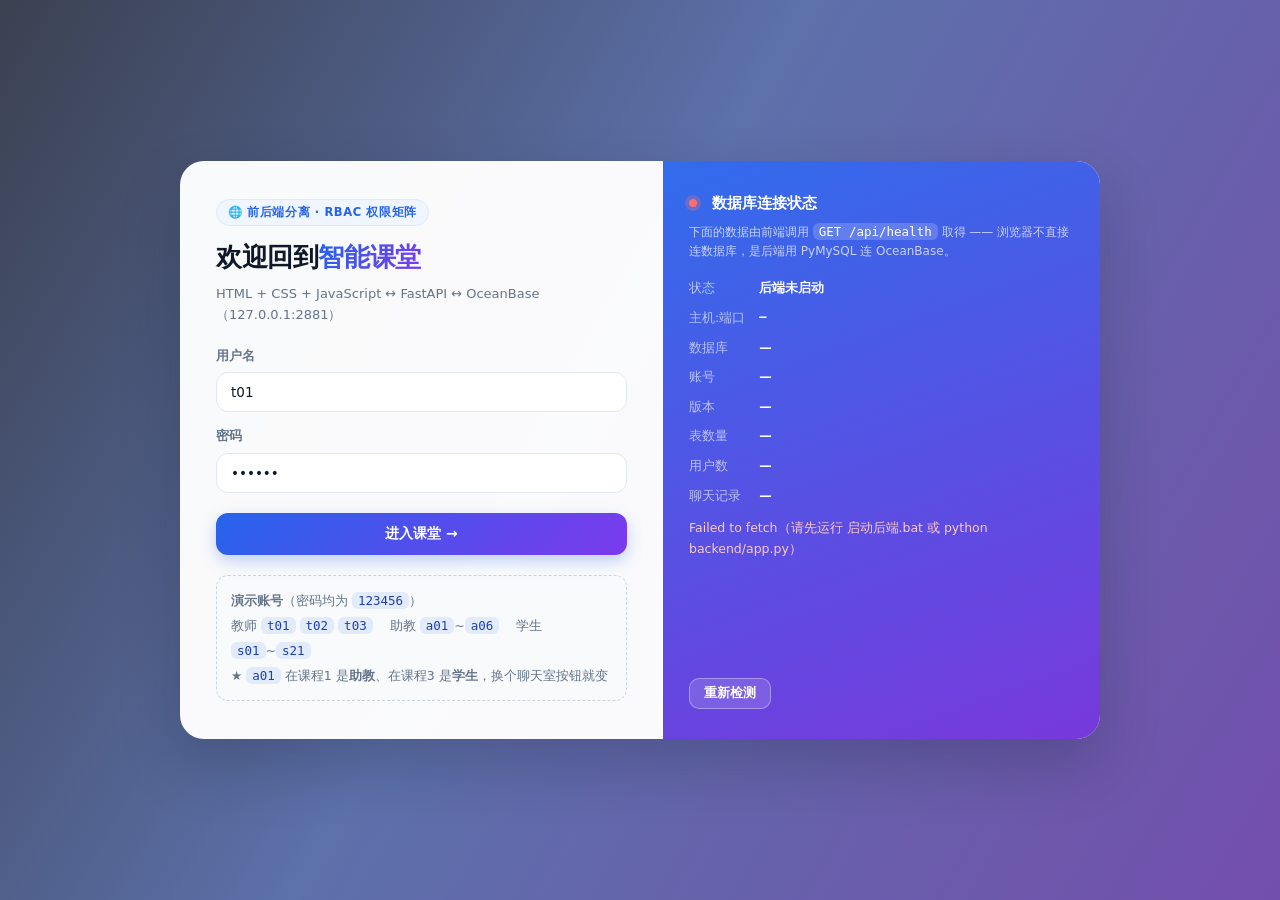
==== 前后端代码/frontend/login.html @ 5fcd8ed1 "智能课堂：RBAC 权限矩阵 + 课堂聊天系统（前后端 + 建库脚本 + DFD/UML 文档）" ====
<!DOCTYPE html>
<html lang="zh-CN">
<head>
  <meta charset="UTF-8">
  <meta name="viewport" content="width=device-width, initial-scale=1">
  <title>登录 · 智能课堂</title>
  <link rel="stylesheet" href="css/style.css">
</head>
<body class="login-page">
<div class="login-box">
  <!-- 左：登录表单 -->
  <div class="login-left">
    <span class="eyebrow">🌐 前后端分离 · RBAC 权限矩阵</span>
    <h1>欢迎回到<em>智能课堂</em></h1>
    <div class="desc">HTML + CSS + JavaScript ↔ FastAPI ↔ OceanBase（127.0.0.1:2881）</div>

    <div id="msg" class="banner hide"></div>

    <form id="loginForm">
      <label for="username">用户名</label>
      <input id="username" type="text" value="t01" autocomplete="username" required>
      <label for="password">密码</label>
      <input id="password" type="password" value="123456" autocomplete="current-password" required>
      <button type="submit" id="btnLogin">进入课堂 →</button>
    </form>

    <div class="demo-accounts">
      <b>演示账号</b>（密码均为 <code>123456</code>）<br>
      教师 <code>t01</code> <code>t02</code> <code>t03</code>　
      助教 <code>a01</code>~<code>a06</code>　
      学生 <code>s01</code>~<code>s21</code><br>
      ★ <code>a01</code> 在课程1 是<b>助教</b>、在课程3 是<b>学生</b>，换个聊天室按钮就变
    </div>
  </div>

  <!-- 右：数据库连通状态（真去问后端要的） -->
  <div class="login-right">
    <h2><span class="dot off" id="dot"></span>数据库连接状态</h2>
    <p class="note">
      下面的数据由前端调用 <code style="background:rgba(255,255,255,.18);color:#fff">GET /api/health</code> 取得 ——
      浏览器不直接连数据库，是后端用 PyMySQL 连 OceanBase。
    </p>

    <div class="kv">
      <b>状态</b><span id="hStatus">检测中…</span>
      <b>主机:端口</b><span id="hAddr" class="mono">—</span>
      <b>数据库</b><span id="hDb">—</span>
      <b>账号</b><span id="hUser">—</span>
      <b>版本</b><span id="hVersion" class="small">—</span>
      <b>表数量</b><span id="hTables">—</span>
      <b>用户数</b><span id="hUsers">—</span>
      <b>聊天记录</b><span id="hRecords">—</span>
    </div>

    <p class="small" id="hError" style="margin-top:12px;color:#fecaca"></p>

    <div class="spacer"></div>
    <button class="ghost sm" id="btnRecheck" type="button">重新检测</button>
  </div>
</div>

<script src="js/api.js"></script>
<script>
async function checkHealth() {
  const status = document.getElementById('hStatus');
  const dot = document.getElementById('dot');
  dot.className = 'dot off';
  status.textContent = '检测中…';
  try {
    const h = await API.health();
    const on = !!h.ok;
    dot.className = 'dot ' + (on ? 'on' : 'off');
    status.textContent = on ? '连接正常' : '连接失败';
    document.getElementById('hAddr').textContent = h.db_host + ':' + h.db_port;
    document.getElementById('hDb').textContent = h.database;
    document.getElementById('hUser').textContent = h.user;
    document.getElementById('hVersion').textContent = h.version || '—';
    document.getElementById('hTables').textContent = (h.tables ?? '—') + ' 张';
    document.getElementById('hUsers').textContent = (h.users ?? '—') + ' 人';
    document.getElementById('hRecords').textContent = (h.records ?? '—') + ' 条';
    document.getElementById('hError').textContent = h.error || '';
  } catch (e) {
    dot.className = 'dot off';
    status.textContent = '后端未启动';
    document.getElementById('hError').textContent =
      e.message + '（请先运行 启动后端.bat 或 python backend/app.py）';
  }
}

document.getElementById('btnRecheck').onclick = checkHealth;

document.getElementById('loginForm').onsubmit = async function (ev) {
  ev.preventDefault();
  const box = document.getElementById('msg');
  const btn = document.getElementById('btnLogin');
  btn.disabled = true;
  btn.textContent = '登录中…';
  try {
    await API.login(document.getElementById('username').value.trim(),
                    document.getElementById('password').value);
    location.href = 'index.html';
  } catch (e) {
    banner(box, '登录失败：' + e.message, false);
    btn.disabled = false;
    btn.textContent = '进入课堂 →';
  }
};

checkHealth();
</script>
</body>
</html>
---- 前后端代码/frontend/css/style.css ----
/* ============================================================
   智能课堂 · 前端样式（纯 CSS）
   · 背景使用网络图片（Unsplash），并叠加渐变兜底：断网也不会变成白板
   · 头像用 CSS 生成首字母，不依赖外部接口
   ============================================================ */

* { box-sizing: border-box; margin: 0; padding: 0; }

:root {
  /* 主色：教育蓝 → 紫 */
  --c1: #2563eb;
  --c2: #7c3aed;
  --c3: #06b6d4;
  --ink: #0f172a;
  --ink-2: #334155;
  --muted: #64748b;
  --line: rgba(148, 163, 184, .28);
  --card: rgba(255, 255, 255, .82);
  --ok: #059669;
  --err: #dc2626;
  --warn: #d97706;
  --radius: 18px;
  --shadow-s: 0 2px 8px rgba(15, 23, 42, .06);
  --shadow-m: 0 10px 30px rgba(15, 23, 42, .12);
  --shadow-l: 0 26px 60px rgba(15, 23, 42, .22);
}

html { scroll-behavior: smooth; }

body {
  font-family: "Microsoft YaHei", "PingFang SC", "Hiragino Sans GB", system-ui, -apple-system, sans-serif;
  font-size: 14px;
  line-height: 1.65;
  color: var(--ink-2);
  background-color: #eef2f9;
  -webkit-font-smoothing: antialiased;
  min-height: 100vh;
}

/* 全站背景：网络图片 + 渐变兜底 + 柔和光斑 */
body::before {
  content: "";
  position: fixed;
  inset: 0;
  z-index: -2;
  background:
    linear-gradient(160deg, rgba(238, 242, 249, .96) 0%, rgba(224, 231, 255, .94) 45%, rgba(237, 233, 254, .96) 100%),
    url("https://images.unsplash.com/photo-1521587760476-6c12a4b040da?auto=format&fit=crop&w=1920&q=80")
      center/cover no-repeat;
  filter: saturate(1.05);
}
body::after {
  content: "";
  position: fixed;
  z-index: -1;
  top: -180px; right: -140px;
  width: 480px; height: 480px;
  border-radius: 50%;
  background: radial-gradient(circle at 30% 30%, rgba(124, 58, 237, .28), transparent 62%);
  filter: blur(10px);
  pointer-events: none;
}

a { color: var(--c1); text-decoration: none; transition: color .2s; }
a:hover { color: var(--c2); }

code {
  font-family: Consolas, "JetBrains Mono", monospace;
  font-size: 12.5px;
  background: rgba(37, 99, 235, .1);
  color: #1e40af;
  border-radius: 6px;
  padding: 1px 6px;
}

/* ───────────────── 通用组件 ───────────────── */

.glass {
  background: var(--card);
  backdrop-filter: blur(14px) saturate(140%);
  -webkit-backdrop-filter: blur(14px) saturate(140%);
  border: 1px solid rgba(255, 255, 255, .7);
  border-radius: var(--radius);
  box-shadow: var(--shadow-m);
}

.card {
  background: #fff;
  border: 1px solid var(--line);
  border-radius: var(--radius);
  box-shadow: var(--shadow-s);
  padding: 20px 22px;
  margin-bottom: 18px;
  animation: rise .5s cubic-bezier(.22, 1, .36, 1) both;
}
.card:nth-child(2) { animation-delay: .06s; }
.card:nth-child(3) { animation-delay: .12s; }
.card:nth-child(4) { animation-delay: .18s; }

@keyframes rise {
  from { opacity: 0; transform: translateY(14px); }
  to   { opacity: 1; transform: none; }
}

.card h2 {
  font-size: 16px;
  font-weight: 700;
  color: var(--ink);
  display: flex;
  align-items: center;
  gap: 10px;
  margin-bottom: 14px;
}
.card h2::before {
  content: "";
  width: 5px; height: 18px;
  border-radius: 3px;
  background: linear-gradient(180deg, var(--c1), var(--c2));
}
.card h2 .sub {
  font-size: 12.5px;
  font-weight: 400;
  color: var(--muted);
}

.wrap { max-width: 1040px; margin: 0 auto; padding: 22px 18px 60px; }
.muted { color: var(--muted); }
.small { font-size: 12.5px; }
.mono { font-family: Consolas, monospace; font-size: 12px; }

/* 徽标 */
.badge {
  display: inline-flex;
  align-items: center;
  gap: 4px;
  border-radius: 999px;
  padding: 2px 10px;
  font-size: 11.5px;
  font-weight: 600;
  border: 1px solid transparent;
  background: #f1f5f9;
  color: var(--muted);
  white-space: nowrap;
}
.badge.role1 { background: #eef2ff; color: #4338ca; border-color: #c7d2fe; }
.badge.role2 { background: #fffbeb; color: #b45309; border-color: #fde68a; }
.badge.role3 { background: #ecfdf5; color: #047857; border-color: #a7f3d0; }
.badge.menu { background: linear-gradient(135deg, #eff6ff, #f5f3ff); color: #4338ca; border-color: #ddd6fe; }

/* 提示条 */
.banner {
  border-radius: 12px;
  padding: 11px 16px;
  font-size: 13px;
  margin-bottom: 16px;
  border-left: 4px solid transparent;
  box-shadow: var(--shadow-s);
  animation: rise .35s ease both;
}
.banner.ok  { background: #ecfdf5; color: #047857; border-color: #10b981; }
.banner.err { background: #fef2f2; color: #b91c1c; border-color: #ef4444; }
.banner.hide { display: none; }

/* 按钮 */
button {
  font-family: inherit;
  font-size: 13.5px;
  font-weight: 600;
  cursor: pointer;
  border: none;
  border-radius: 12px;
  padding: 10px 20px;
  color: #fff;
  background: linear-gradient(135deg, var(--c1), var(--c2));
  box-shadow: 0 6px 16px rgba(37, 99, 235, .28);
  transition: transform .18s cubic-bezier(.22, 1, .36, 1), box-shadow .18s, filter .18s;
}
button:hover { transform: translateY(-2px); box-shadow: 0 10px 24px rgba(37, 99, 235, .36); }
button:active { transform: translateY(0) scale(.985); }
button:disabled { opacity: .55; cursor: not-allowed; transform: none; box-shadow: none; }
button.ghost {
  background: #fff;
  color: var(--c1);
  border: 1px solid #c7d2fe;
  box-shadow: var(--shadow-s);
}
button.ghost:hover { background: #eff6ff; box-shadow: 0 8px 18px rgba(37, 99, 235, .16); }
button.sm { padding: 6px 14px; font-size: 12.5px; border-radius: 10px; }

/* 表单 */
label { display: block; font-size: 12.5px; color: var(--muted); font-weight: 600; margin: 14px 0 6px; }
input[type=text], input[type=password], textarea, select {
  width: 100%;
  padding: 11px 14px;
  border: 1.5px solid #e2e8f0;
  border-radius: 12px;
  font-family: inherit;
  font-size: 13.5px;
  color: var(--ink);
  background: #fff;
  transition: border-color .2s, box-shadow .2s;
}
input:focus, textarea:focus {
  outline: none;
  border-color: var(--c1);
  box-shadow: 0 0 0 4px rgba(37, 99, 235, .12);
}
textarea { min-height: 70px; resize: vertical; line-height: 1.6; }

/* 表格 */
table { width: 100%; border-collapse: separate; border-spacing: 0; font-size: 13px; }
th, td { padding: 10px 12px; text-align: left; border-bottom: 1px solid var(--line); }
th { color: var(--muted); font-size: 12px; font-weight: 700; text-transform: uppercase; letter-spacing: .4px; background: #f8fafc; }
th:first-child { border-radius: 10px 0 0 0; }
th:last-child { border-radius: 0 10px 0 0; }
tbody tr { transition: background .15s; }
tbody tr:hover { background: #f8fafc; }

/* ───────────────── 顶栏 ───────────────── */

.topbar {
  position: sticky;
  top: 0;
  z-index: 50;
  display: flex;
  align-items: center;
  justify-content: space-between;
  gap: 16px;
  padding: 12px 24px;
  color: #f8fafc;
  background: linear-gradient(120deg, rgba(15, 23, 42, .94), rgba(30, 41, 59, .92) 55%, rgba(49, 46, 129, .94));
  backdrop-filter: blur(12px);
  box-shadow: 0 6px 24px rgba(15, 23, 42, .28);
}
.topbar .brand {
  display: flex;
  align-items: center;
  gap: 9px;
  font-size: 15.5px;
  font-weight: 700;
  letter-spacing: .3px;
}
.topbar .logo {
  width: 30px; height: 30px;
  border-radius: 9px;
  background: linear-gradient(135deg, var(--c3), var(--c1) 55%, var(--c2));
  display: grid;
  place-items: center;
  font-size: 15px;
  box-shadow: 0 4px 12px rgba(37, 99, 235, .5);
}
.topbar .tag {
  font-size: 10.5px;
  font-weight: 700;
  letter-spacing: .5px;
  border-radius: 999px;
  padding: 2px 9px;
  background: rgba(148, 163, 184, .22);
  border: 1px solid rgba(148, 163, 184, .35);
}
.topbar .who { display: flex; align-items: center; gap: 12px; font-size: 13px; }
.topbar .who .role {
  border-radius: 999px;
  padding: 3px 12px;
  background: rgba(255, 255, 255, .12);
  border: 1px solid rgba(255, 255, 255, .22);
  font-weight: 600;
}
.topbar .who a { color: #93c5fd; font-weight: 600; }
.topbar .who a:hover { color: #bfdbfe; }

/* 头像（CSS 生成首字母，不依赖外部接口） */
.avatar {
  width: 34px; height: 34px;
  flex: 0 0 34px;
  border-radius: 50%;
  display: grid;
  place-items: center;
  font-size: 14px;
  font-weight: 700;
  color: #fff;
  text-transform: uppercase;
  box-shadow: 0 3px 10px rgba(15, 23, 42, .18);
}
.avatar.a1 { background: linear-gradient(135deg, #6366f1, #4338ca); }
.avatar.a2 { background: linear-gradient(135deg, #f59e0b, #d97706); }
.avatar.a3 { background: linear-gradient(135deg, #10b981, #047857); }

/* ───────────────── 登录页 ───────────────── */

.login-page {
  min-height: 100vh;
  display: grid;
  place-items: center;
  padding: 28px 18px;
  background:
    linear-gradient(120deg, rgba(15, 23, 42, .82), rgba(30, 58, 138, .72) 45%, rgba(76, 29, 149, .78)),
    url("https://images.unsplash.com/photo-1580582932707-520aed937b7b?auto=format&fit=crop&w=1920&q=80")
      center/cover no-repeat fixed;
}
.login-page::before { content: none; }
.login-page::after { content: none; }

.login-box {
  width: 100%;
  max-width: 920px;
  display: grid;
  grid-template-columns: 1.05fr .95fr;
  border-radius: 24px;
  overflow: hidden;
  background: rgba(255, 255, 255, .97);
  box-shadow: var(--shadow-l);
  animation: rise .6s cubic-bezier(.22, 1, .36, 1) both;
}

.login-left { padding: 38px 36px; }
.login-left .eyebrow {
  display: inline-flex;
  align-items: center;
  gap: 6px;
  font-size: 11.5px;
  font-weight: 700;
  letter-spacing: .6px;
  color: var(--c1);
  background: #eff6ff;
  border: 1px solid #dbeafe;
  border-radius: 999px;
  padding: 3px 11px;
  margin-bottom: 14px;
}
.login-left h1 {
  font-size: 26px;
  line-height: 1.35;
  color: var(--ink);
  letter-spacing: -.4px;
  margin-bottom: 8px;
}
.login-left h1 em {
  font-style: normal;
  background: linear-gradient(120deg, var(--c1), var(--c2));
  -webkit-background-clip: text;
  background-clip: text;
  color: transparent;
}
.login-left .desc { color: var(--muted); font-size: 13px; margin-bottom: 20px; }
.login-left button[type=submit] { width: 100%; margin-top: 20px; padding: 12px; font-size: 14px; }

.demo-accounts {
  margin-top: 20px;
  padding: 12px 14px;
  border-radius: 12px;
  background: #f8fafc;
  border: 1px dashed #cbd5e1;
  font-size: 12.5px;
  color: var(--muted);
  line-height: 2;
}

.login-right {
  padding: 30px 26px;
  background:
    linear-gradient(160deg, rgba(37, 99, 235, .94), rgba(109, 40, 217, .92));
  color: #eef2ff;
  display: flex;
  flex-direction: column;
}
.login-right h2 {
  font-size: 15px;
  color: #fff;
  margin-bottom: 6px;
  display: flex; align-items: center; gap: 8px;
}
.login-right .note { font-size: 12px; color: rgba(238, 242, 255, .78); margin-bottom: 16px; }

.kv { display: grid; grid-template-columns: auto 1fr; gap: 9px 14px; font-size: 12.5px; }
.kv b { color: rgba(238, 242, 255, .68); font-weight: 500; white-space: nowrap; }
.kv span { color: #fff; font-weight: 600; word-break: break-all; }

.dot {
  display: inline-block;
  width: 8px; height: 8px;
  border-radius: 50%;
  margin-right: 7px;
  vertical-align: 1px;
}
.dot.on  { background: #34d399; box-shadow: 0 0 0 4px rgba(52, 211, 153, .28); animation: pulse 2s infinite; }
.dot.off { background: #f87171; box-shadow: 0 0 0 4px rgba(248, 113, 113, .28); }
@keyframes pulse {
  0%, 100% { box-shadow: 0 0 0 3px rgba(52, 211, 153, .3); }
  50%      { box-shadow: 0 0 0 7px rgba(52, 211, 153, .06); }
}

.login-right .spacer { flex: 1; }
.login-right button.ghost {
  align-self: flex-start;
  background: rgba(255, 255, 255, .14);
  color: #fff;
  border: 1px solid rgba(255, 255, 255, .35);
  box-shadow: none;
}
.login-right button.ghost:hover { background: rgba(255, 255, 255, .24); }

/* ───────────────── 首页 ───────────────── */

.hero {
  position: relative;
  overflow: hidden;
  border-radius: 22px;
  padding: 30px 32px;
  margin-bottom: 20px;
  color: #f8fafc;
  background:
    linear-gradient(100deg, rgba(15, 23, 42, .94) 0%, rgba(15, 23, 42, .86) 42%, rgba(76, 29, 149, .72) 100%),
    url("https://images.unsplash.com/photo-1541339907198-e08756dedf3f?auto=format&fit=crop&w=1920&q=80")
      center/cover no-repeat;
  box-shadow: var(--shadow-m);
  animation: rise .5s cubic-bezier(.22, 1, .36, 1) both;
}
.hero::after {
  content: "";
  position: absolute;
  inset: 0;
  background: linear-gradient(180deg, transparent 55%, rgba(15, 23, 42, .35));
  pointer-events: none;
}
.hero > * { position: relative; z-index: 1; }
.hero h1 { font-size: 24px; letter-spacing: -.3px; margin-bottom: 6px; text-shadow: 0 2px 12px rgba(15, 23, 42, .45); }
.hero p { font-size: 13px; color: rgba(248, 250, 252, .92); max-width: 660px; text-shadow: 0 1px 8px rgba(15, 23, 42, .5); }
.hero .chips { display: flex; flex-wrap: wrap; gap: 8px; margin-top: 16px; }
.hero .chip {
  font-size: 12px;
  font-weight: 600;
  border-radius: 999px;
  padding: 4px 12px;
  background: rgba(255, 255, 255, .14);
  border: 1px solid rgba(255, 255, 255, .26);
  backdrop-filter: blur(6px);
}

/* 课程卡片 */
.grid { display: grid; grid-template-columns: repeat(auto-fill, minmax(280px, 1fr)); gap: 16px; }

.course-card {
  position: relative;
  overflow: hidden;
  border-radius: 16px;
  border: 1px solid var(--line);
  background: #fff;
  box-shadow: var(--shadow-s);
  transition: transform .22s cubic-bezier(.22, 1, .36, 1), box-shadow .22s;
  display: flex;
  flex-direction: column;
}
.course-card:hover { transform: translateY(-4px); box-shadow: var(--shadow-m); }

.course-cover {
  height: 96px;
  background:
    linear-gradient(135deg, rgba(37, 99, 235, .86), rgba(124, 58, 237, .82)),
    url("https://images.unsplash.com/photo-1503676260728-1c00da094a0b?auto=format&fit=crop&w=800&q=70")
      center/cover no-repeat;
  display: flex;
  align-items: flex-end;
  padding: 12px 16px;
}
/* 三张卡片换配色，避免整页一片蓝紫 */
.course-card:nth-child(3n+2) .course-cover {
  background:
    linear-gradient(135deg, rgba(5, 150, 105, .86), rgba(13, 148, 136, .84)),
    url("https://images.unsplash.com/photo-1521587760476-6c12a4b040da?auto=format&fit=crop&w=800&q=70")
      center/cover no-repeat;
}
.course-card:nth-child(3n+3) .course-cover {
  background:
    linear-gradient(135deg, rgba(217, 119, 6, .86), rgba(190, 24, 93, .82)),
    url("https://images.unsplash.com/photo-1497633762265-9d179a990aa6?auto=format&fit=crop&w=800&q=70")
      center/cover no-repeat;
}
.course-cover .name { color: #fff; font-size: 16px; font-weight: 700; text-shadow: 0 2px 8px rgba(15, 23, 42, .55); }

.course-body { padding: 14px 16px 16px; display: flex; flex-direction: column; gap: 8px; flex: 1; }
.course-meta { display: flex; flex-wrap: wrap; gap: 6px 14px; font-size: 12.5px; color: var(--muted); }
.course-meta span { display: inline-flex; align-items: center; gap: 5px; }
.course-foot { margin-top: auto; padding-top: 10px; display: flex; align-items: center; justify-content: space-between; gap: 10px; }

/* 角色列表 */
.role-list { display: flex; flex-wrap: wrap; gap: 8px; }

/* ───────────────── 聊天室 ───────────────── */

.room-card { padding: 0; overflow: hidden; border-radius: 20px; }

.room-head {
  position: relative;
  padding: 18px 22px;
  color: #f8fafc;
  background:
    linear-gradient(110deg, rgba(15, 23, 42, .86) 0%, rgba(37, 99, 235, .62) 62%, rgba(124, 58, 237, .7) 100%),
    url("https://images.unsplash.com/photo-1497633762265-9d179a990aa6?auto=format&fit=crop&w=1600&q=80")
      center/cover no-repeat;
  display: flex;
  align-items: center;
  justify-content: space-between;
  gap: 16px;
}
.room-head > * { position: relative; z-index: 1; }
.room-head h2 { color: #fff; font-size: 18px; margin-bottom: 4px; text-shadow: 0 2px 10px rgba(15, 23, 42, .5); }
.room-head h2::before { display: none; }
.room-head .meta { font-size: 12.5px; color: rgba(248, 250, 252, .88); text-shadow: 0 1px 6px rgba(15, 23, 42, .5); }
.room-head .myrole { text-align: right; font-size: 12px; color: rgba(248, 250, 252, .75); }
.room-head .myrole .badge { font-size: 12.5px; padding: 3px 12px; }

.chat-log {
  height: 440px;
  overflow-y: auto;
  padding: 20px 22px 24px;
  background:
    linear-gradient(180deg, #f8fafc, #f1f5f9);
  display: flex;
  flex-direction: column;
  gap: 14px;
  scroll-behavior: smooth;
}
.chat-log::-webkit-scrollbar { width: 8px; }
.chat-log::-webkit-scrollbar-thumb { background: #cbd5e1; border-radius: 4px; }

.msg {
  display: flex;
  gap: 10px;
  align-items: flex-start;
  max-width: 82%;
  animation: rise .35s ease both;
}
.msg.mine { align-self: flex-end; flex-direction: row-reverse; }

.msg .bubble {
  border-radius: 16px;
  border-top-left-radius: 6px;
  padding: 10px 14px;
  background: #fff;
  border: 1px solid var(--line);
  box-shadow: var(--shadow-s);
  min-width: 0;
}
.msg.mine .bubble {
  border-top-left-radius: 16px;
  border-top-right-radius: 6px;
  background: linear-gradient(135deg, #eff6ff, #eef2ff);
  border-color: #c7d2fe;
}

.msg .head {
  display: flex;
  flex-wrap: wrap;
  align-items: center;
  gap: 7px;
  font-size: 12.5px;
  margin-bottom: 4px;
  color: var(--ink);
}
.msg .head b { font-weight: 700; }
.msg .body { font-size: 13.5px; color: var(--ink-2); white-space: pre-wrap; word-break: break-word; }
.msg .meta { font-size: 11px; color: #94a3b8; margin-top: 5px; text-align: right; font-family: Consolas, monospace; }

/* 输入区 */
.composer {
  border-top: 1px solid var(--line);
  padding: 14px 18px 16px;
  background: #fff;
}
.toolbar {
  display: flex;
  flex-wrap: wrap;
  align-items: center;
  gap: 9px;
  margin-top: 12px;
}
.toolbar .divider { width: 1px; height: 22px; background: var(--line); }
.toolbar .hint-inline { font-size: 12px; color: var(--muted); font-weight: 600; }

.btn-func {
  background: linear-gradient(135deg, #fff, #f8fafc);
  color: #3730a3;
  border: 1px solid #c7d2fe;
  border-radius: 999px;
  padding: 7px 15px;
  font-size: 12.5px;
  font-weight: 600;
  box-shadow: var(--shadow-s);
  transition: all .18s cubic-bezier(.22, 1, .36, 1);
}
.btn-func:hover {
  background: linear-gradient(135deg, var(--c1), var(--c2));
  color: #fff;
  border-color: transparent;
  transform: translateY(-2px);
  box-shadow: 0 8px 20px rgba(79, 70, 229, .3);
}
.btn-func:active { transform: scale(.97); }

/* 被链接（room.html#menu-N）定位到的按钮：滚到视口 + 描边脉冲高亮 */
.btn-func { scroll-margin: 150px; }
.btn-func.located {
  animation: locate 1.1s cubic-bezier(.22, 1, .36, 1) 2;
  border-color: var(--c2);
  color: #4c1d95;
  background: linear-gradient(135deg, #f5f3ff, #ede9fe);
}
@keyframes locate {
  0%   { box-shadow: 0 0 0 0 rgba(124, 58, 237, .55); transform: scale(1); }
  45%  { box-shadow: 0 0 0 10px rgba(124, 58, 237, .12); transform: scale(1.06); }
  100% { box-shadow: 0 0 0 0 rgba(124, 58, 237, 0); transform: scale(1); }
}

.btn-send {
  padding: 9px 18px;
  border-radius: 12px;
  background: linear-gradient(135deg, #0ea5e9, var(--c1));
}

.hint {
  margin-top: 10px;
  font-size: 12px;
  color: var(--muted);
  background: #f8fafc;
  border: 1px dashed #cbd5e1;
  border-radius: 10px;
  padding: 8px 12px;
}

/* 成员 */
.member-list { display: flex; flex-wrap: wrap; gap: 8px; }
.member-chip {
  display: inline-flex;
  align-items: center;
  gap: 7px;
  padding: 5px 12px 5px 5px;
  border-radius: 999px;
  background: #fff;
  border: 1px solid var(--line);
  font-size: 12.5px;
  font-weight: 600;
  color: var(--ink-2);
  box-shadow: var(--shadow-s);
}
.member-chip .avatar { width: 24px; height: 24px; flex-basis: 24px; font-size: 11px; }

/* 空状态 */
.empty {
  display: grid;
  place-items: center;
  gap: 8px;
  padding: 40px 16px;
  color: var(--muted);
  text-align: center;
}
.empty .icon { font-size: 34px; opacity: .55; }

/* ───────────────── 响应式 ───────────────── */

@media (max-width: 820px) {
  .login-box { grid-template-columns: 1fr; }
  .login-left { padding: 28px 22px; }
  .login-right { padding: 24px 22px; }
  .hero { padding: 24px 20px; }
  .room-head { flex-direction: column; align-items: flex-start; }
  .room-head .myrole { text-align: left; }
  .chat-log { height: 360px; padding: 16px 14px; }
  .msg { max-width: 92%; }
  .topbar { padding: 10px 14px; }
  .topbar .who { gap: 8px; font-size: 12.5px; }
}
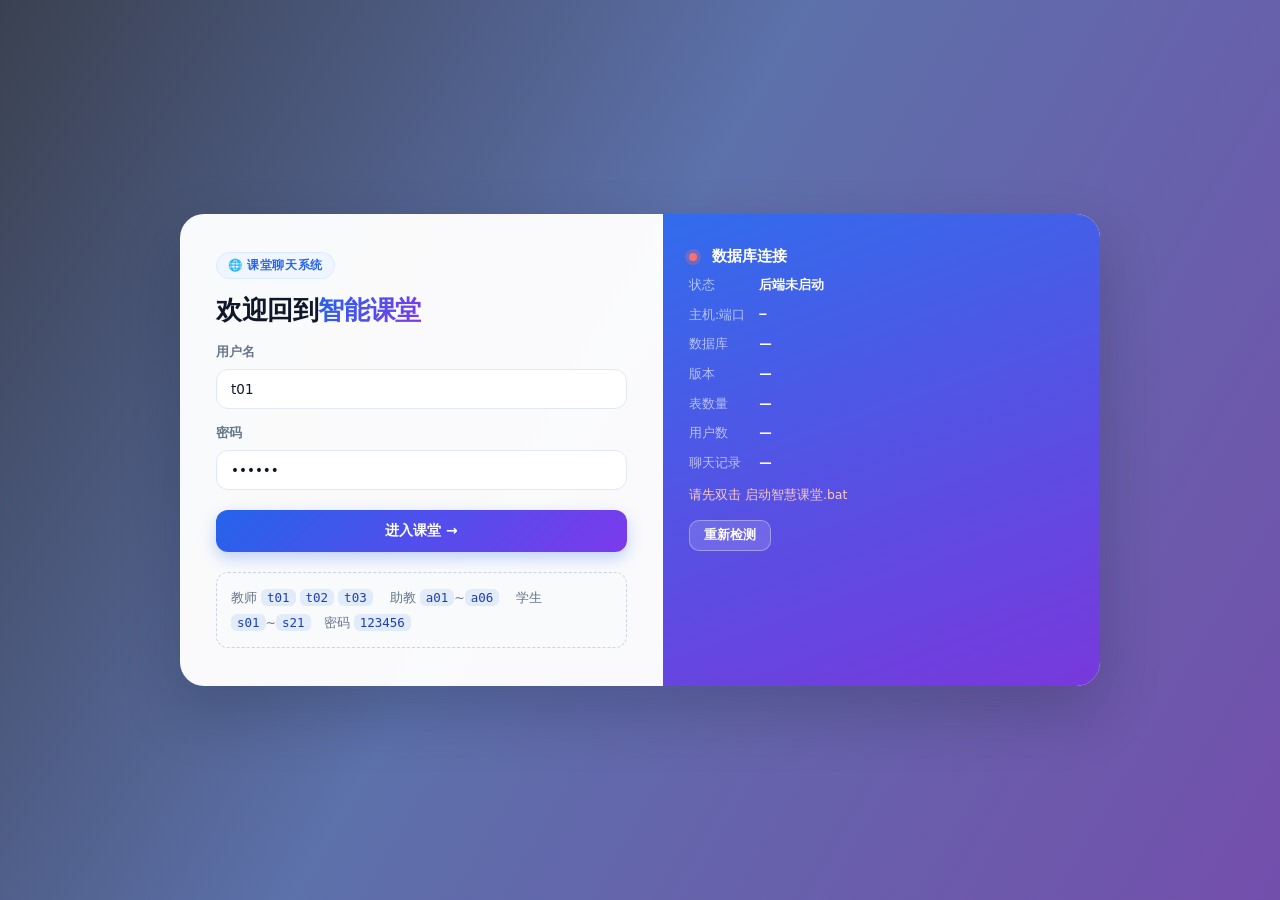
==== commit 976ce0ce: "界面精简：移除解释性说明文字（小字标注/技术细节/正文提示），只保留功能与数据；ER关系图、权限矩阵已移至 docs（docs 被忽略，故记录为删除）" ====
--- a/前后端代码/frontend/login.html
+++ b/前后端代码/frontend/login.html
@@ -10,9 +10,8 @@
 <div class="login-box">
   <!-- 左：登录表单 -->
   <div class="login-left">
-    <span class="eyebrow">🌐 前后端分离 · RBAC 权限矩阵</span>
+    <span class="eyebrow">🌐 课堂聊天系统</span>
     <h1>欢迎回到<em>智能课堂</em></h1>
-    <div class="desc">HTML + CSS + JavaScript ↔ FastAPI ↔ OceanBase（127.0.0.1:2881）</div>
 
     <div id="msg" class="banner hide"></div>
 
@@ -25,27 +24,20 @@
     </form>
 
     <div class="demo-accounts">
-      <b>演示账号</b>（密码均为 <code>123456</code>）<br>
       教师 <code>t01</code> <code>t02</code> <code>t03</code>　
       助教 <code>a01</code>~<code>a06</code>　
-      学生 <code>s01</code>~<code>s21</code><br>
-      ★ <code>a01</code> 在课程1 是<b>助教</b>、在课程3 是<b>学生</b>，换个聊天室按钮就变
+      学生 <code>s01</code>~<code>s21</code>　密码 <code>123456</code>
     </div>
   </div>
 
   <!-- 右：数据库连通状态（真去问后端要的） -->
   <div class="login-right">
-    <h2><span class="dot off" id="dot"></span>数据库连接状态</h2>
-    <p class="note">
-      下面的数据由前端调用 <code style="background:rgba(255,255,255,.18);color:#fff">GET /api/health</code> 取得 ——
-      浏览器不直接连数据库，是后端用 PyMySQL 连 OceanBase。
-    </p>
+    <h2><span class="dot off" id="dot"></span>数据库连接</h2>
 
     <div class="kv">
       <b>状态</b><span id="hStatus">检测中…</span>
       <b>主机:端口</b><span id="hAddr" class="mono">—</span>
       <b>数据库</b><span id="hDb">—</span>
-      <b>账号</b><span id="hUser">—</span>
       <b>版本</b><span id="hVersion" class="small">—</span>
       <b>表数量</b><span id="hTables">—</span>
       <b>用户数</b><span id="hUsers">—</span>
@@ -54,8 +46,7 @@
 
     <p class="small" id="hError" style="margin-top:12px;color:#fecaca"></p>
 
-    <div class="spacer"></div>
-    <button class="ghost sm" id="btnRecheck" type="button">重新检测</button>
+    <button class="ghost sm" id="btnRecheck" type="button" style="margin-top:14px;align-self:flex-start">重新检测</button>
   </div>
 </div>
 
@@ -73,7 +64,6 @@
     status.textContent = on ? '连接正常' : '连接失败';
     document.getElementById('hAddr').textContent = h.db_host + ':' + h.db_port;
     document.getElementById('hDb').textContent = h.database;
-    document.getElementById('hUser').textContent = h.user;
     document.getElementById('hVersion').textContent = h.version || '—';
     document.getElementById('hTables').textContent = (h.tables ?? '—') + ' 张';
     document.getElementById('hUsers').textContent = (h.users ?? '—') + ' 人';
@@ -82,8 +72,7 @@
   } catch (e) {
     dot.className = 'dot off';
     status.textContent = '后端未启动';
-    document.getElementById('hError').textContent =
-      e.message + '（请先运行 启动后端.bat 或 python backend/app.py）';
+    document.getElementById('hError').textContent = '请先双击 启动智慧课堂.bat';
   }
 }
 
@@ -107,6 +96,16 @@
 };
 
 checkHealth();
+
+// 已经登录过（有有效 Cookie / Token）就直接进首页，省得重复登录
+(async function autoEnter() {
+  try {
+    await API.me();
+    location.replace('index.html');
+  } catch (e) {
+    /* 未登录：正常停在登录页 */
+  }
+})();
 </script>
 </body>
 </html>
